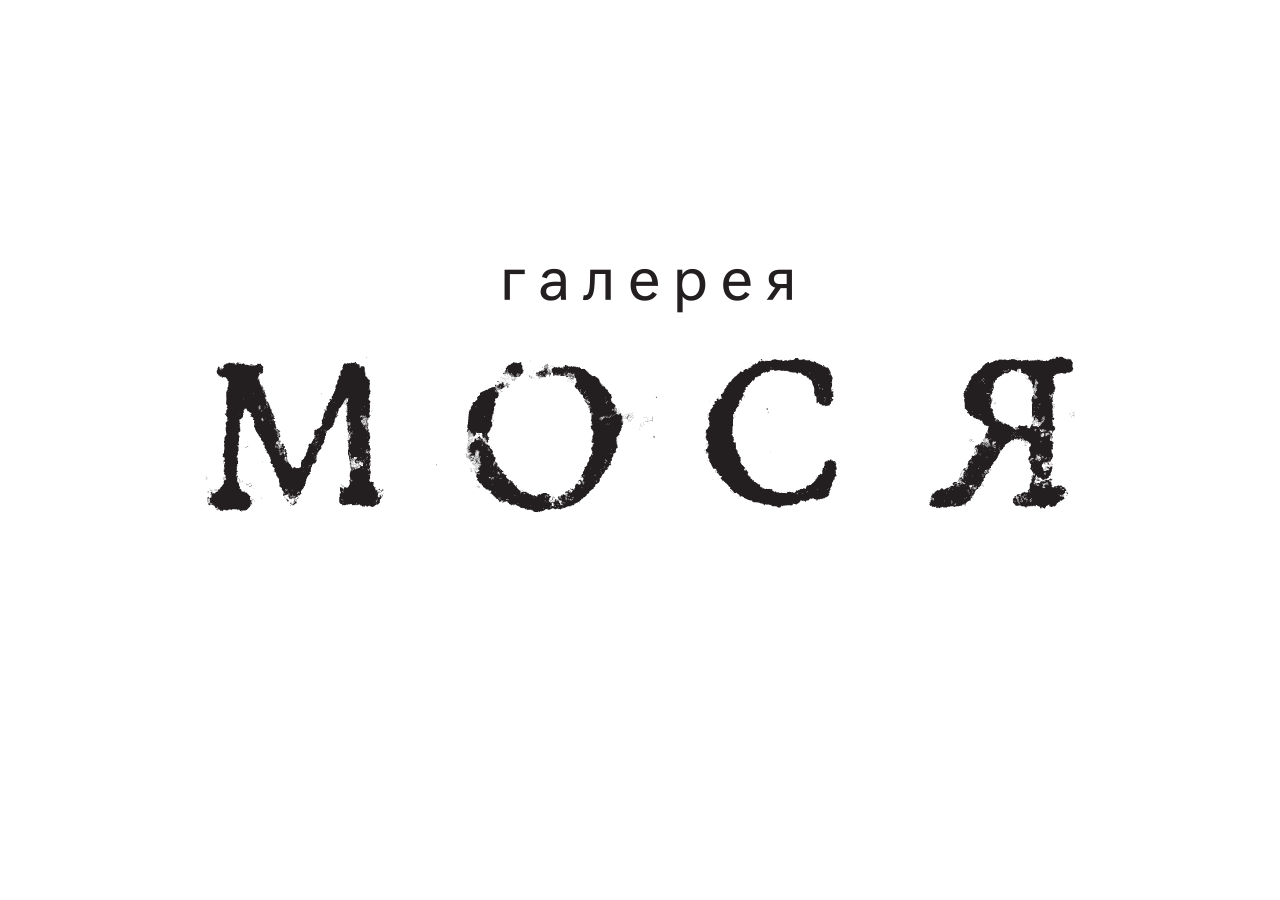
==== index.html @ 1f425764 "Add files via upload" ====
<!DOCTYPE html>
<html lang="ru">
<head>
    <meta charset="UTF-8">
    <meta name="viewport" content="width=device-width, initial-scale=1.0">
    <title>Галерея «Мося» — выставочное пространство внутри мастерской художников Ивана Химина и Константина Ужве</title>
    <link rel="preconnect" href="https://fonts.googleapis.com">
    <link rel="preconnect" href="https://fonts.gstatic.com" crossorigin>
    <link href="https://fonts.googleapis.com/css2?family=Inter:wght@400&display=swap" rel="stylesheet">
    <link rel="icon" type="image/png" href="favicon-mosya.png">
    <style>
        body {
            margin: 0;
        }
        .placeholder {
            text-align: center;
            height: 100vh;
            height: 100dvh;
            display: flex;
            align-items: center;
            justify-content: center;
            flex-direction: column;
            gap: 40px;
            background-color: white;
        }
        .placeholder a {
            color: white;
            font-family: 'Inter', sans-serif;
            font-weight: 400;
            line-height: 120%;
            text-underline-offset: 4px;
            transition: opacity .3s ease;
        }
        .placeholder a:hover {
            opacity: .7;
        }
    </style>
</head>
<body>
    <div class="placeholder">
        <img src="mosya-gallery-logo.png">
        <a href="https://t.me/mosyagallery">Telegram</a>
        <a href="https://www.instagram.com/mosyagallery">Instagram</a>
    </div>
</body>
</html>
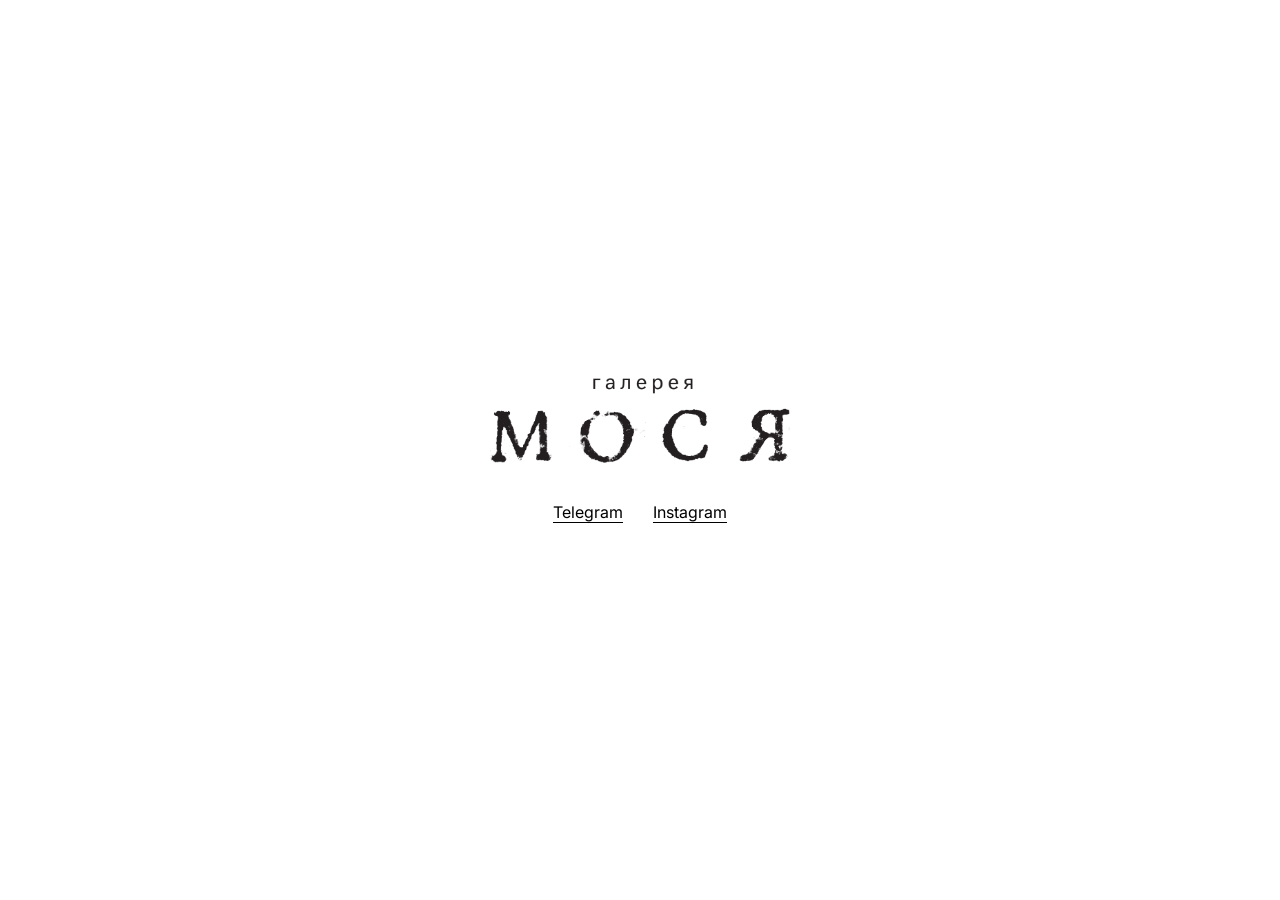
==== commit ca0e39b5: "Update index.html" ====
--- a/index.html
+++ b/index.html
@@ -23,8 +23,14 @@
             gap: 40px;
             background-color: white;
         }
+        .tab {
+            display: flex;
+            justify-content: center;
+            align-items: center;
+            gap: 30px;
+        }
         .placeholder a {
-            color: white;
+            color: black;
             font-family: 'Inter', sans-serif;
             font-weight: 400;
             line-height: 120%;
@@ -34,13 +40,18 @@
         .placeholder a:hover {
             opacity: .7;
         }
+        .placeholder img {
+            max-width: 300px;
+        }
     </style>
 </head>
 <body>
     <div class="placeholder">
         <img src="mosya-gallery-logo.png">
-        <a href="https://t.me/mosyagallery">Telegram</a>
-        <a href="https://www.instagram.com/mosyagallery">Instagram</a>
+        <div class="tab">
+            <a href="https://t.me/mosyagallery">Telegram</a>
+            <a href="https://www.instagram.com/mosyagallery">Instagram</a>
+        </div>
     </div>
 </body>
 </html>
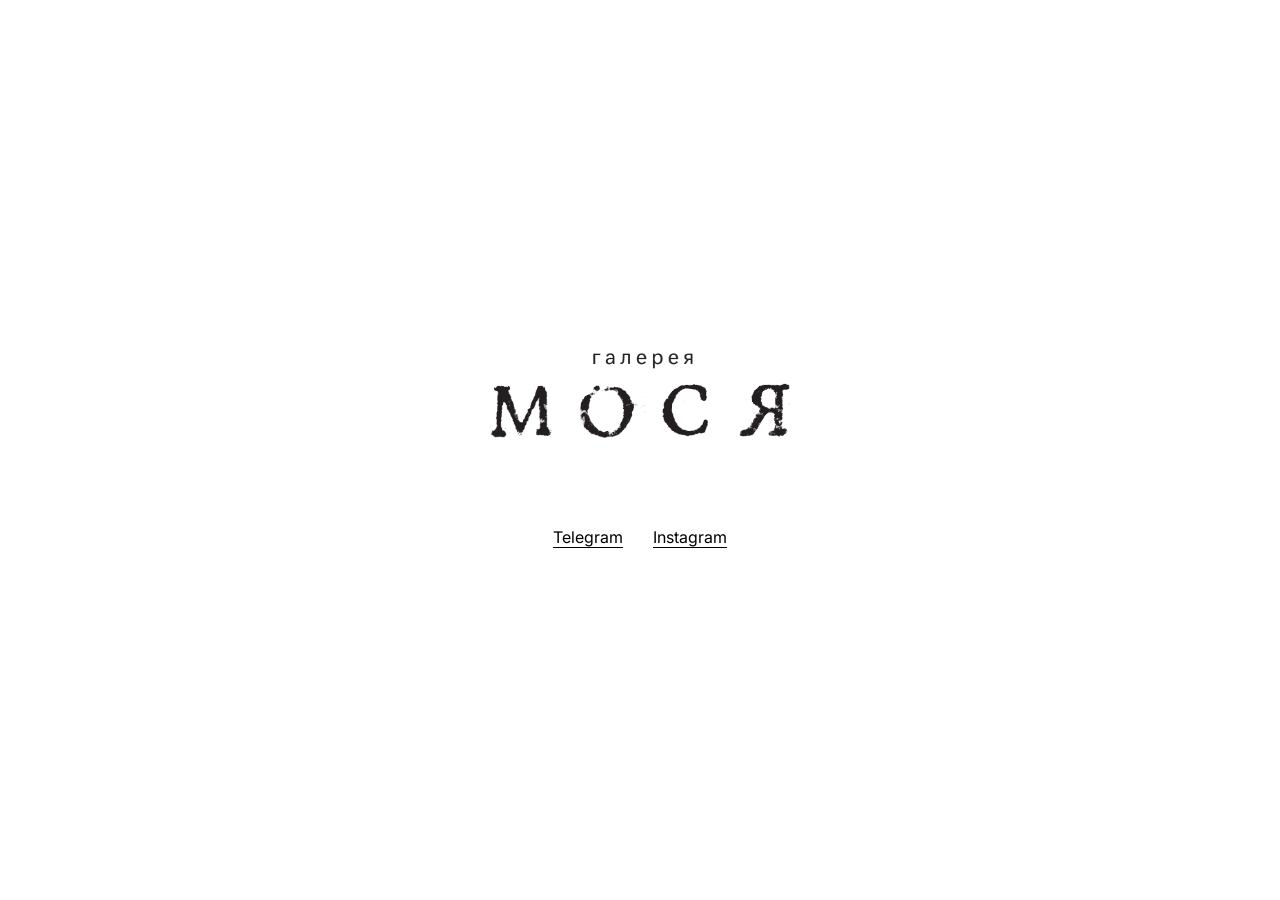
==== commit 28083fd0: "Update gap in placeholder styling Increased gap between elements in the placeholder class." ====
--- a/index.html
+++ b/index.html
@@ -20,7 +20,7 @@
             align-items: center;
             justify-content: center;
             flex-direction: column;
-            gap: 40px;
+            gap: 90px;
             background-color: white;
         }
         .tab {
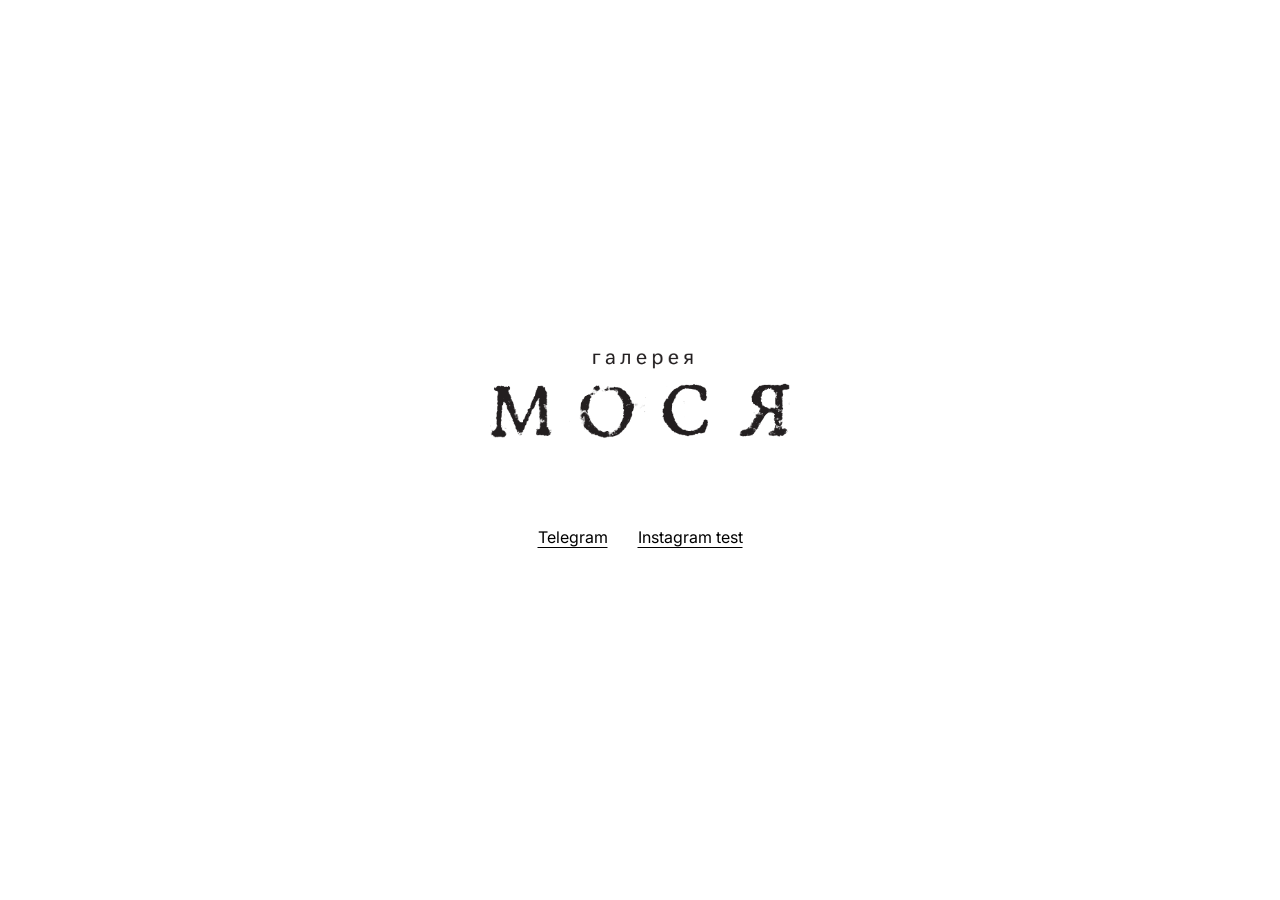
==== commit 827ddecb: "Update index.html" ====
--- a/index.html
+++ b/index.html
@@ -50,7 +50,7 @@
         <img src="mosya-gallery-logo.png">
         <div class="tab">
             <a href="https://t.me/mosyagallery">Telegram</a>
-            <a href="https://www.instagram.com/mosyagallery">Instagram</a>
+            <a href="https://www.instagram.com/mosyagallery">Instagram test</a>
         </div>
     </div>
 </body>
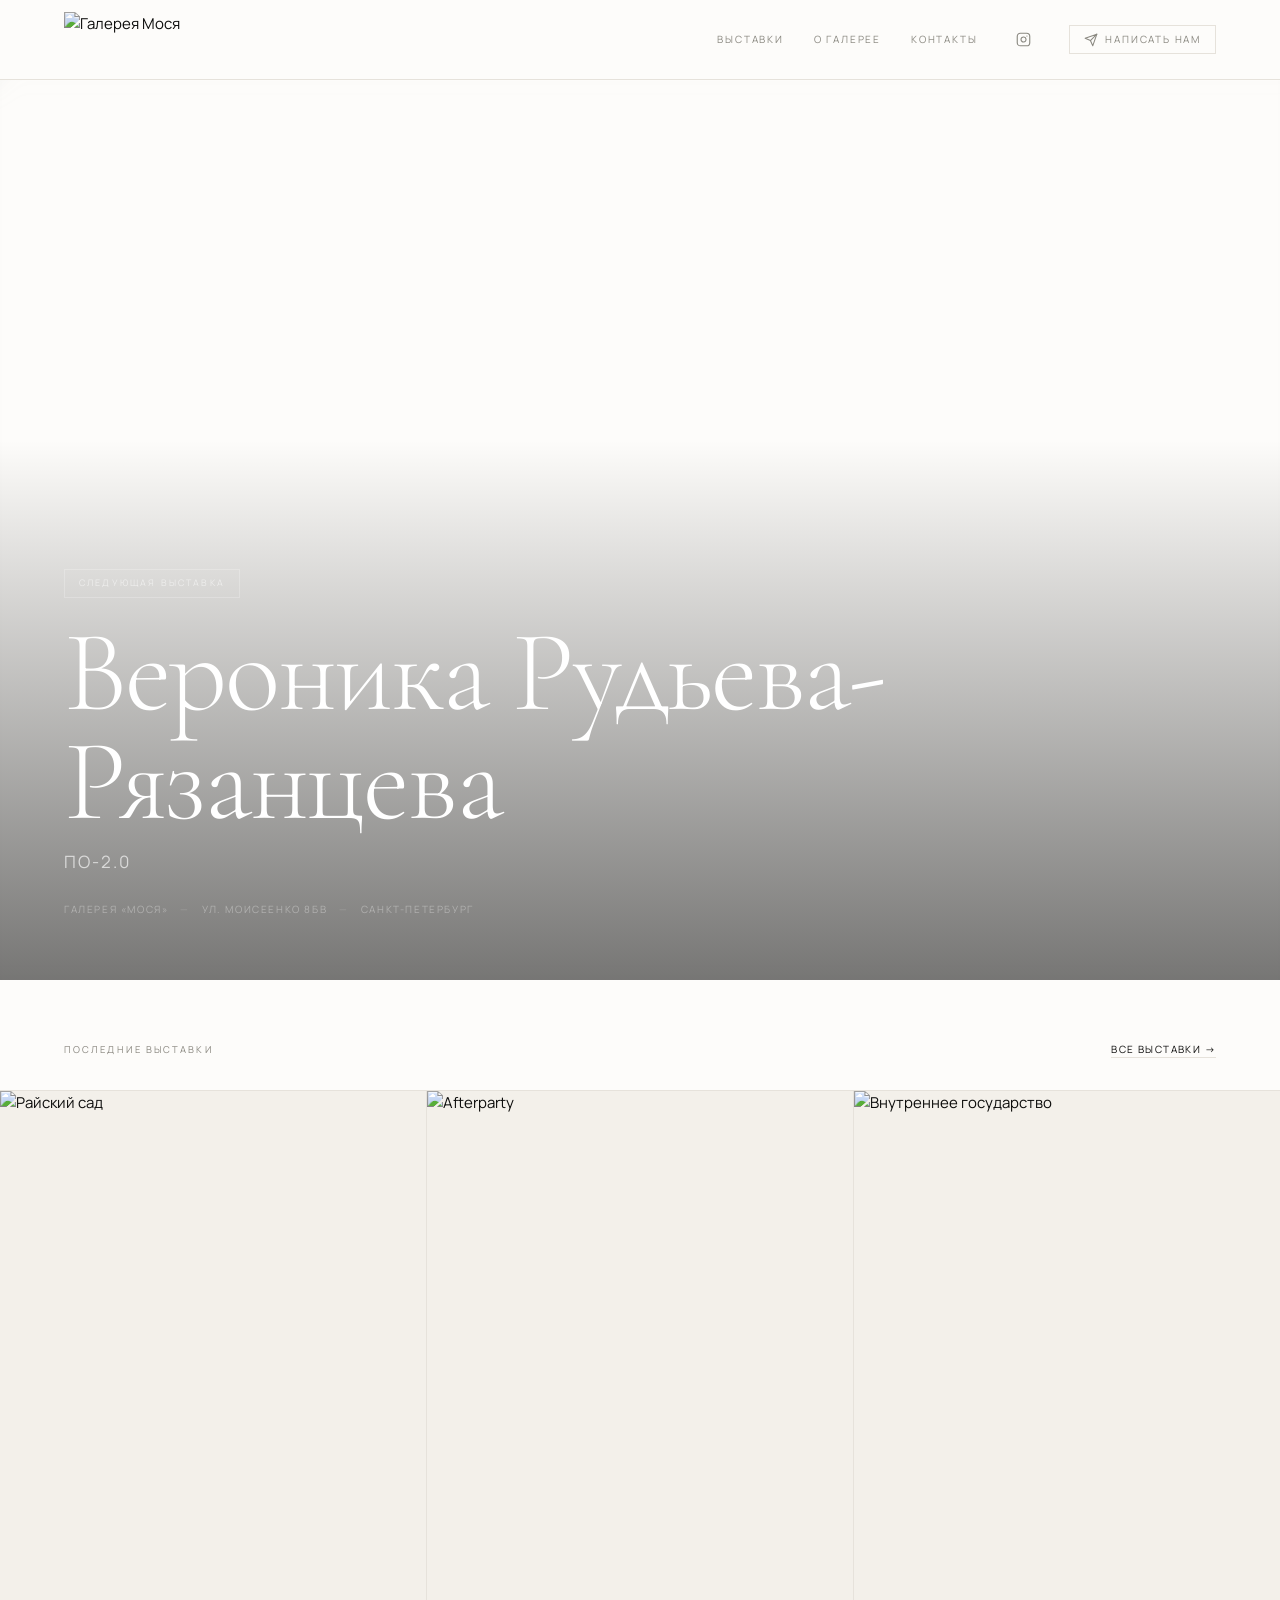
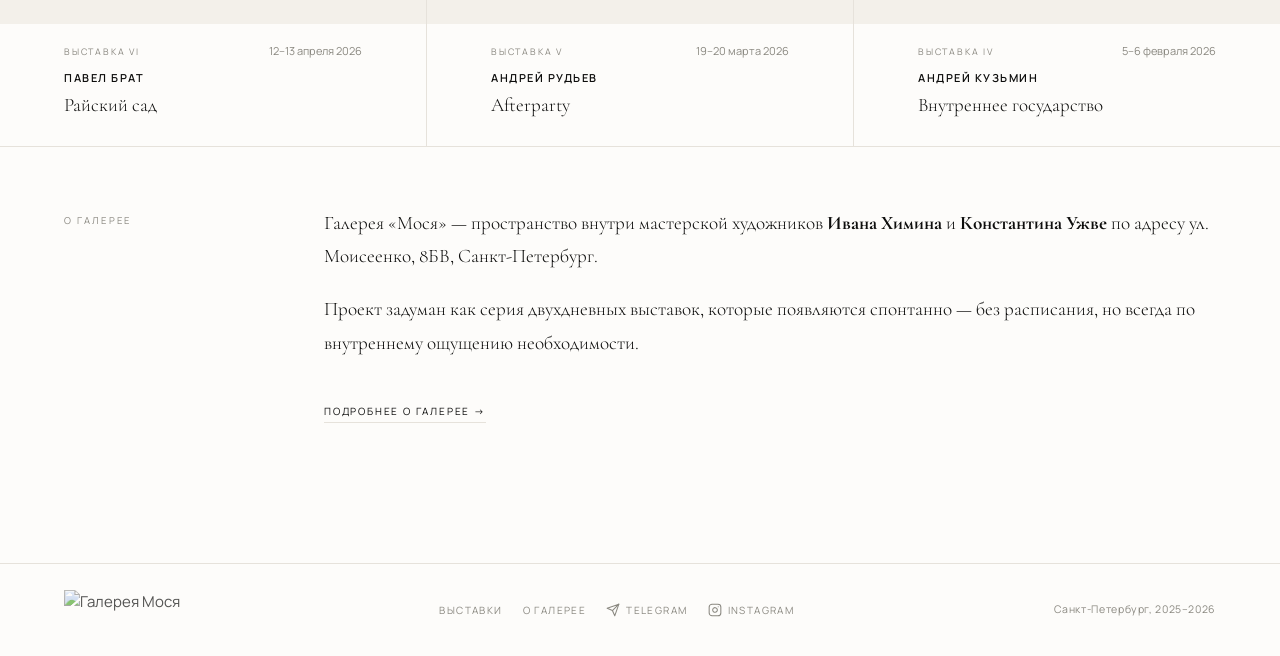
==== commit 6605bbd2: "Add files via upload" ====
--- a/index.html
+++ b/index.html
@@ -1,63 +1,239 @@
-<!DOCTYPE html>
-<html lang="ru">
-<head>
-    <meta charset="UTF-8">
-    <meta name="viewport" content="width=device-width, initial-scale=1.0">
-    <title>Галерея «Мося» — выставочное пространство внутри мастерской художников Ивана Химина и Константина Ужве</title>
-    <link rel="preconnect" href="https://fonts.googleapis.com">
-    <link rel="preconnect" href="https://fonts.gstatic.com" crossorigin>
-    <link href="https://fonts.googleapis.com/css2?family=Inter:wght@400&display=swap" rel="stylesheet">
-    <link rel="icon" type="image/png" href="favicon-mosya.png">
-    <style>
-        body {
-            margin: 0;
-        }
-        .placeholder {
-            text-align: center;
-            height: 100vh;
-            height: 100dvh;
-            display: flex;
-            align-items: center;
-            justify-content: center;
-            flex-direction: column;
-            gap: 90px;
-            background-color: white;
-        }
-        .tab {
-            display: flex;
-            justify-content: center;
-            align-items: center;
-            gap: 30px;
-        }
-        .placeholder a {
-            color: black;
-            font-family: 'Inter', sans-serif;
-            font-weight: 400;
-            line-height: 120%;
-            text-underline-offset: 4px;
-            transition: opacity .3s ease;
-        }
-        .placeholder a:hover {
-            opacity: .7;
-        }
-        .placeholder img {
-            max-width: 300px;
-        }
-    </style>
-</head>
-<body>
-    <div class="placeholder">
-        <img src="mosya-gallery-logo.png">
-        <div class="tab">
-            <a href="https://t.me/mosyagallery">Telegram</a>
-            <a href="https://www.instagram.com/mosyagallery">Instagram test</a>
-        </div>
-    </div>
-</body>
-</html>
-
-
-
-
-
-
+<!DOCTYPE html>
+<html lang="ru">
+<head>
+  <meta charset="UTF-8">
+  <meta name="viewport" content="width=device-width, initial-scale=1.0">
+  <title>Галерея «Мося» — Санкт-Петербург</title>
+  <link rel="stylesheet" href="gallery.css">
+  <style>
+    /* ── Hero ───────────────────────────── */
+    .hero {
+      position: relative;
+      height: 100svh;
+      min-height: 560px;
+      overflow: hidden;
+    }
+    .hero-img {
+      width: 100%; height: 100%;
+      object-fit: cover;
+      object-position: center;
+      transform: scale(1.04);
+      transition: transform 8s ease;
+      filter: blur(18px) brightness(0.85);
+      transform-origin: center;
+    }
+    .hero-img.ready { transform: scale(1.06); }
+    .hero-overlay {
+      position: absolute; inset: 0;
+      display: flex; flex-direction: column;
+      justify-content: flex-end;
+      padding: 0 var(--pad) clamp(40px,7vh,80px);
+      background: linear-gradient(
+        180deg, transparent 40%, rgba(8,8,7,.55) 100%
+      );
+    }
+    .hero-label {
+      display: inline-block;
+      font-size: 9px; letter-spacing: .24em; text-transform: uppercase;
+      color: rgba(255,255,255,.55);
+      border: 1px solid rgba(255,255,255,.22);
+      padding: 6px 14px;
+      margin-bottom: 20px;
+      width: fit-content;
+    }
+    .hero-artist {
+      font-family: var(--serif);
+      font-size: clamp(52px, 9vw, 116px);
+      font-weight: 300;
+      line-height: .95;
+      letter-spacing: -.02em;
+      color: #fff;
+      margin-bottom: 12px;
+    }
+    .hero-title {
+      font-size: clamp(13px,1.6vw,17px);
+      letter-spacing: .12em;
+      text-transform: uppercase;
+      color: rgba(255,255,255,.65);
+      margin-bottom: 24px;
+    }
+    .hero-meta {
+      display: flex; gap: 12px; align-items: center;
+      font-size: 10px; letter-spacing: .16em; text-transform: uppercase;
+      color: rgba(255,255,255,.35);
+    }
+    .hero-meta span + span::before {
+      content: '—';
+      margin-right: 12px;
+      opacity: .5;
+    }
+
+    /* ── Section header ─────────────────── */
+    .sec-head {
+      padding: 60px var(--pad) 32px;
+      display: flex; align-items: baseline;
+      justify-content: space-between; gap: 20px;
+      border-bottom: 1px solid var(--line);
+    }
+    .sec-head-right {
+      font-size: 11px; color: var(--mid);
+    }
+    .sec-head-right a {
+      font-size: 10px; letter-spacing: .14em; text-transform: uppercase;
+      color: var(--fg); border-bottom: 1px solid var(--line);
+      padding-bottom: 1px; transition: border-color .2s;
+    }
+    .sec-head-right a:hover { border-color: var(--fg); }
+
+    /* ── Recent grid ────────────────────── */
+    .recent-grid {
+      display: grid;
+      grid-template-columns: repeat(3, 1fr);
+      gap: 1px;
+      background: var(--line);
+    }
+    .recent-grid .ex-card {
+      background: var(--bg);
+      padding: 0 var(--pad) 0;
+    }
+    .recent-grid .ex-card-img-wrap { margin: 0 calc(-1 * var(--pad)); }
+
+    @media (max-width: 860px) {
+      .recent-grid { grid-template-columns: repeat(2,1fr); }
+    }
+    @media (max-width: 540px) {
+      .recent-grid { grid-template-columns: 1fr; }
+    }
+
+    /* ── About strip ────────────────────── */
+    .about-strip {
+      padding: 60px var(--pad) 60px;
+      border-top: 1px solid var(--line);
+      display: grid;
+      grid-template-columns: 200px 1fr;
+      gap: 60px;
+      align-items: start;
+    }
+    @media (max-width: 680px) {
+      .about-strip { grid-template-columns: 1fr; gap: 20px; }
+    }
+    .about-strip p {
+      font-family: var(--serif);
+      font-size: clamp(17px,1.5vw,21px);
+      font-weight: 300;
+      line-height: 1.75;
+      color: var(--fg);
+      margin-bottom: 1em;
+    }
+    .about-strip p:last-child { margin-bottom: 0; }
+    .about-link {
+      display: inline-block;
+      margin-top: 24px;
+      font-size: 10px; letter-spacing: .18em; text-transform: uppercase;
+      border-bottom: 1px solid var(--line);
+      padding-bottom: 2px;
+      transition: border-color .2s;
+    }
+    .about-link:hover { border-color: var(--fg); }
+  </style>
+</head>
+<body>
+<header class="site-header">
+  <div class="header-inner">
+    <a href="index.html" class="logo-link">
+      <img src="images/logo-cropped.png" alt="Галерея Мося" class="site-logo">
+    </a>
+    <nav class="site-nav">
+      <a href="exhibitions.html" class="hide-sm">Выставки</a>
+      <a href="about.html" class="hide-sm">О галерее</a>
+      <a href="about.html#contact" class="hide-sm">Контакты</a>
+      <a href="https://instagram.com/mosyagallery" target="_blank" rel="noopener" class="nav-icon hide-sm" aria-label="Instagram"><svg width="15" height="15" viewBox="0 0 24 24" fill="none" stroke="currentColor" stroke-width="1.8" stroke-linecap="round" stroke-linejoin="round"><rect x="2" y="2" width="20" height="20" rx="5" ry="5"></rect><path d="M16 11.37A4 4 0 1 1 12.63 8 4 4 0 0 1 16 11.37z"></path><line x1="17.5" y1="6.5" x2="17.51" y2="6.5"></line></svg></a>
+      <a href="https://t.me/mosyagallery" target="_blank" rel="noopener" class="nav-tg"><svg width="14" height="14" viewBox="0 0 24 24" fill="none" stroke="currentColor" stroke-width="1.8" stroke-linecap="round" stroke-linejoin="round"><line x1="22" y1="2" x2="11" y2="13"></line><polygon points="22 2 15 22 11 13 2 9 22 2"></polygon></svg> Написать нам</a>
+    </nav>
+  </div>
+</header>
+
+<main class="page-body">
+
+  <!-- Hero -->
+  <section class="hero">
+    <img id="hero-img" src="images/next-show.jpg" alt="" class="hero-img">
+    <div class="hero-overlay">
+      <div class="hero-label">Следующая выставка</div>
+      <h1 class="hero-artist" id="hero-artist"></h1>
+      <p class="hero-title"  id="hero-title"></p>
+      <div class="hero-meta">
+        <span>Галерея «Мося»</span>
+        <span>ул. Моисеенко 8БВ</span>
+        <span>Санкт-Петербург</span>
+      </div>
+    </div>
+  </section>
+
+  <!-- Recent exhibitions -->
+  <div class="sec-head">
+    <span class="label">Последние выставки</span>
+    <div class="sec-head-right">
+      <a href="exhibitions.html">Все выставки →</a>
+    </div>
+  </div>
+
+  <div class="recent-grid" id="recent-grid"></div>
+
+  <!-- About strip -->
+  <div class="about-strip">
+    <div>
+      <span class="label">О галерее</span>
+    </div>
+    <div>
+      <p>Галерея «Мося» — пространство внутри мастерской художников <strong>Ивана Химина</strong> и <strong>Константина Ужве</strong> по адресу ул. Моисеенко, 8БВ, Санкт-Петербург.</p>
+      <p>Проект задуман как серия двухдневных выставок, которые появляются спонтанно — без расписания, но всегда по внутреннему ощущению необходимости.</p>
+      <a href="about.html" class="about-link">Подробнее о галерее →</a>
+    </div>
+  </div>
+
+</main>
+
+<footer class="site-footer">
+  <div class="footer-inner">
+    <img src="images/logo-cropped.png" alt="Галерея Мося" class="footer-logo">
+    <div class="footer-links">
+      <a href="exhibitions.html">Выставки</a>
+      <a href="about.html">О галерее</a>
+      <a href="https://t.me/mosyagallery" target="_blank" rel="noopener"><svg width="14" height="14" viewBox="0 0 24 24" fill="none" stroke="currentColor" stroke-width="1.8" stroke-linecap="round" stroke-linejoin="round"><line x1="22" y1="2" x2="11" y2="13"></line><polygon points="22 2 15 22 11 13 2 9 22 2"></polygon></svg> Telegram</a>
+      <a href="https://instagram.com/mosyagallery" target="_blank" rel="noopener"><svg width="14" height="14" viewBox="0 0 24 24" fill="none" stroke="currentColor" stroke-width="1.8" stroke-linecap="round" stroke-linejoin="round"><rect x="2" y="2" width="20" height="20" rx="5" ry="5"></rect><path d="M16 11.37A4 4 0 1 1 12.63 8 4 4 0 0 1 16 11.37z"></path><line x1="17.5" y1="6.5" x2="17.51" y2="6.5"></line></svg> Instagram</a>
+    </div>
+    <span class="footer-copy">Санкт-Петербург, 2025–2026</span>
+  </div>
+</footer>
+
+<script src="gallery-data.js"></script>
+<script>
+  /* Hero */
+  document.getElementById('hero-artist').textContent = UPCOMING.artist;
+  document.getElementById('hero-title').textContent  = UPCOMING.title;
+  var img = document.getElementById('hero-img');
+  function onLoad() { img.classList.add('ready'); }
+  if (img.complete) onLoad(); else img.addEventListener('load', onLoad);
+
+  /* Recent: show latest 3 */
+  var grid = document.getElementById('recent-grid');
+  EXHIBITIONS.slice(0, 3).forEach(function(ex) {
+    var a = document.createElement('a');
+    a.className = 'ex-card';
+    a.href = 'exhibition.html?id=' + ex.id;
+    a.innerHTML =
+      '<div class="ex-card-img-wrap"><img src="' + ex.cover + '" alt="' + ex.title + '" loading="lazy"></div>' +
+      '<div class="ex-card-info">' +
+        '<div class="ex-card-meta">' +
+          '<span class="ex-card-num">Выставка ' + ex.num + '</span>' +
+          '<span class="ex-card-dates">' + ex.dates + '</span>' +
+        '</div>' +
+        '<p class="ex-card-artist">' + ex.artist + '</p>' +
+        '<p class="ex-card-title">'  + ex.title  + '</p>' +
+      '</div>';
+    grid.appendChild(a);
+  });
+</script>
+</body>
+</html>
--- a/gallery.css
+++ b/gallery.css
@@ -0,0 +1,224 @@
+@import url('https://fonts.googleapis.com/css2?family=Cormorant+Garamond:ital,wght@0,300;0,400;1,300;1,400&family=Manrope:wght@300;400;600&display=swap');
+
+*, *::before, *::after { box-sizing: border-box; margin: 0; padding: 0; }
+html { scroll-behavior: smooth; font-size: 16px; }
+
+:root {
+  --bg:   #fdfcfa;
+  --fg:   #0d0d0c;
+  --mid:  #8a8880;
+  --faint:#f3f0ea;
+  --line: #e6e2db;
+  --serif:'Cormorant Garamond', Georgia, serif;
+  --sans: 'Manrope', 'Helvetica Neue', Arial, sans-serif;
+  --pad:  clamp(24px, 5vw, 80px);
+  --hdr:  80px;
+}
+
+body {
+  background: var(--bg);
+  color: var(--fg);
+  font-family: var(--sans);
+  font-size: 15px;
+  line-height: 1.65;
+  -webkit-font-smoothing: antialiased;
+}
+img  { display: block; max-width: 100%; }
+a    { color: inherit; text-decoration: none; }
+button { cursor: pointer; background: none; border: none; padding: 0;
+         color: inherit; font-family: inherit; }
+
+/* ── Header ───────────────────────────────────── */
+.site-header {
+  position: fixed;
+  top: 0; left: 0; right: 0;
+  z-index: 200;
+  height: var(--hdr);
+  background: var(--bg);
+  border-bottom: 1px solid var(--line);
+  padding: 0 var(--pad);
+  display: flex;
+  align-items: center;
+}
+
+.header-inner {
+  display: flex;
+  align-items: center;
+  justify-content: space-between;
+  width: 100%;
+}
+.site-logo { height: 56px; width: auto; mix-blend-mode: multiply; }
+.logo-link  { display: flex; align-items: center; }
+.logo-link:hover .site-logo { opacity: 0.7; }
+.logo-link  { transition: opacity .2s; }
+
+.site-nav {
+  display: flex;
+  align-items: center;
+  gap: 30px;
+}
+.site-nav a {
+  font-size: 10px;
+  letter-spacing: .18em;
+  text-transform: uppercase;
+  color: var(--mid);
+  transition: color .2s;
+}
+.site-nav a:hover,
+.site-nav a.active { color: var(--fg); }
+.site-nav a.active {
+  border-bottom: 1px solid var(--fg);
+  padding-bottom: 1px;
+}
+.nav-tg {
+  border: 1px solid var(--line) !important;
+  padding: 5px 14px !important;
+  color: var(--mid) !important;
+  display: flex !important;
+  align-items: center !important;
+  gap: 7px !important;
+  transition: border-color .2s, color .2s !important;
+}
+.nav-tg:hover { border-color: var(--fg) !important; color: var(--fg) !important; }
+.nav-tg.active { border-color: var(--fg) !important; color: var(--fg) !important; }
+
+/* ── Social icon links ────────────────────────── */
+.nav-icon {
+  display: flex;
+  align-items: center;
+  justify-content: center;
+  color: var(--mid);
+  width: 32px; height: 32px;
+  transition: color .2s;
+}
+.nav-icon:hover { color: var(--fg); }
+
+/* footer icons */
+.footer-links a {
+  display: flex;
+  align-items: center;
+  gap: 6px;
+}
+.footer-links svg { flex-shrink: 0; }
+
+@media (max-width: 640px) {
+  .site-nav { gap: 16px; }
+  .site-nav .hide-sm { display: none; }
+}
+
+/* ── Page scaffold ────────────────────────────── */
+.page-body { padding-top: var(--hdr); min-height: 100vh; }
+
+/* ── Section labels ───────────────────────────── */
+.label {
+  font-family: var(--sans);
+  font-size: 9.5px;
+  font-weight: 400;
+  letter-spacing: .22em;
+  text-transform: uppercase;
+  color: var(--mid);
+}
+
+/* ── Exhibition cards ─────────────────────────── */
+.ex-card { display: block; cursor: pointer; }
+.ex-card-img-wrap {
+  position: relative;
+  overflow: hidden;
+  background: var(--faint);
+  aspect-ratio: 4 / 5;
+}
+.ex-card-img-wrap img {
+  width: 100%; height: 100%;
+  object-fit: cover;
+  transition: transform .7s cubic-bezier(.25,.46,.45,.94);
+}
+.ex-card:hover .ex-card-img-wrap img { transform: scale(1.04); }
+
+.ex-card-info  { padding: 18px 0 28px; }
+.ex-card-meta  {
+  display: flex;
+  justify-content: space-between;
+  align-items: baseline;
+  margin-bottom: 9px;
+  gap: 12px;
+}
+.ex-card-num   {
+  font-size: 9px;
+  letter-spacing: .2em;
+  text-transform: uppercase;
+  color: var(--mid);
+}
+.ex-card-dates { font-size: 11px; color: var(--mid); }
+.ex-card-artist{
+  font-size: 11px; font-weight: 600;
+  letter-spacing: .14em; text-transform: uppercase;
+  margin-bottom: 5px;
+}
+.ex-card-title {
+  font-family: var(--serif);
+  font-size: 19px; font-weight: 300;
+  line-height: 1.35;
+  color: var(--fg);
+}
+
+/* ── Footer ───────────────────────────────────── */
+.site-footer {
+  border-top: 1px solid var(--line);
+  padding: 26px var(--pad);
+  margin-top: 80px;
+}
+.footer-inner {
+  display: flex;
+  justify-content: space-between;
+  align-items: center;
+  flex-wrap: wrap;
+  gap: 12px;
+}
+.footer-logo  { height: 40px; opacity: .7; mix-blend-mode: multiply; }
+.footer-copy  { font-size: 10.5px; color: var(--mid); letter-spacing: .06em; }
+.footer-links { display: flex; gap: 20px; }
+.footer-links a {
+  font-size: 10px;
+  letter-spacing: .14em;
+  text-transform: uppercase;
+  color: var(--mid);
+  transition: color .2s;
+}
+.footer-links a:hover { color: var(--fg); }
+
+/* ── Divider ──────────────────────────────────── */
+.rule { height: 1px; background: var(--line); }
+
+/* ── Lightbox ─────────────────────────────────── */
+.lightbox {
+  position: fixed; inset: 0;
+  background: rgba(253,252,250,.96);
+  z-index: 500;
+  display: flex; align-items: center; justify-content: center;
+  animation: lbFade .18s ease;
+}
+@keyframes lbFade { from { opacity: 0; } to { opacity: 1; } }
+.lightbox-img {
+  max-width: 92vw; max-height: 90vh;
+  object-fit: contain;
+  display: block;
+}
+.lightbox-close {
+  position: absolute; top: 18px; right: 22px;
+  font-size: 11px; letter-spacing: .18em; text-transform: uppercase;
+  color: var(--mid); cursor: pointer; transition: color .2s;
+}
+.lightbox-close:hover { color: var(--fg); }
+.lightbox-prev, .lightbox-next {
+  position: absolute; top: 50%; transform: translateY(-50%);
+  font-size: 20px; color: var(--mid); cursor: pointer;
+  padding: 20px; transition: color .2s;
+  user-select: none;
+}
+.lightbox-prev:hover, .lightbox-next:hover { color: var(--fg); }
+.lightbox-prev { left: 10px; }
+.lightbox-next { right: 10px; }
+.lightbox-counter {
+  position: absolute; bottom: 20px; left: 50%; transform: translateX(-50%);
+  font-size: 10px; letter-spacing: .2em; color: var(--mid);
+}
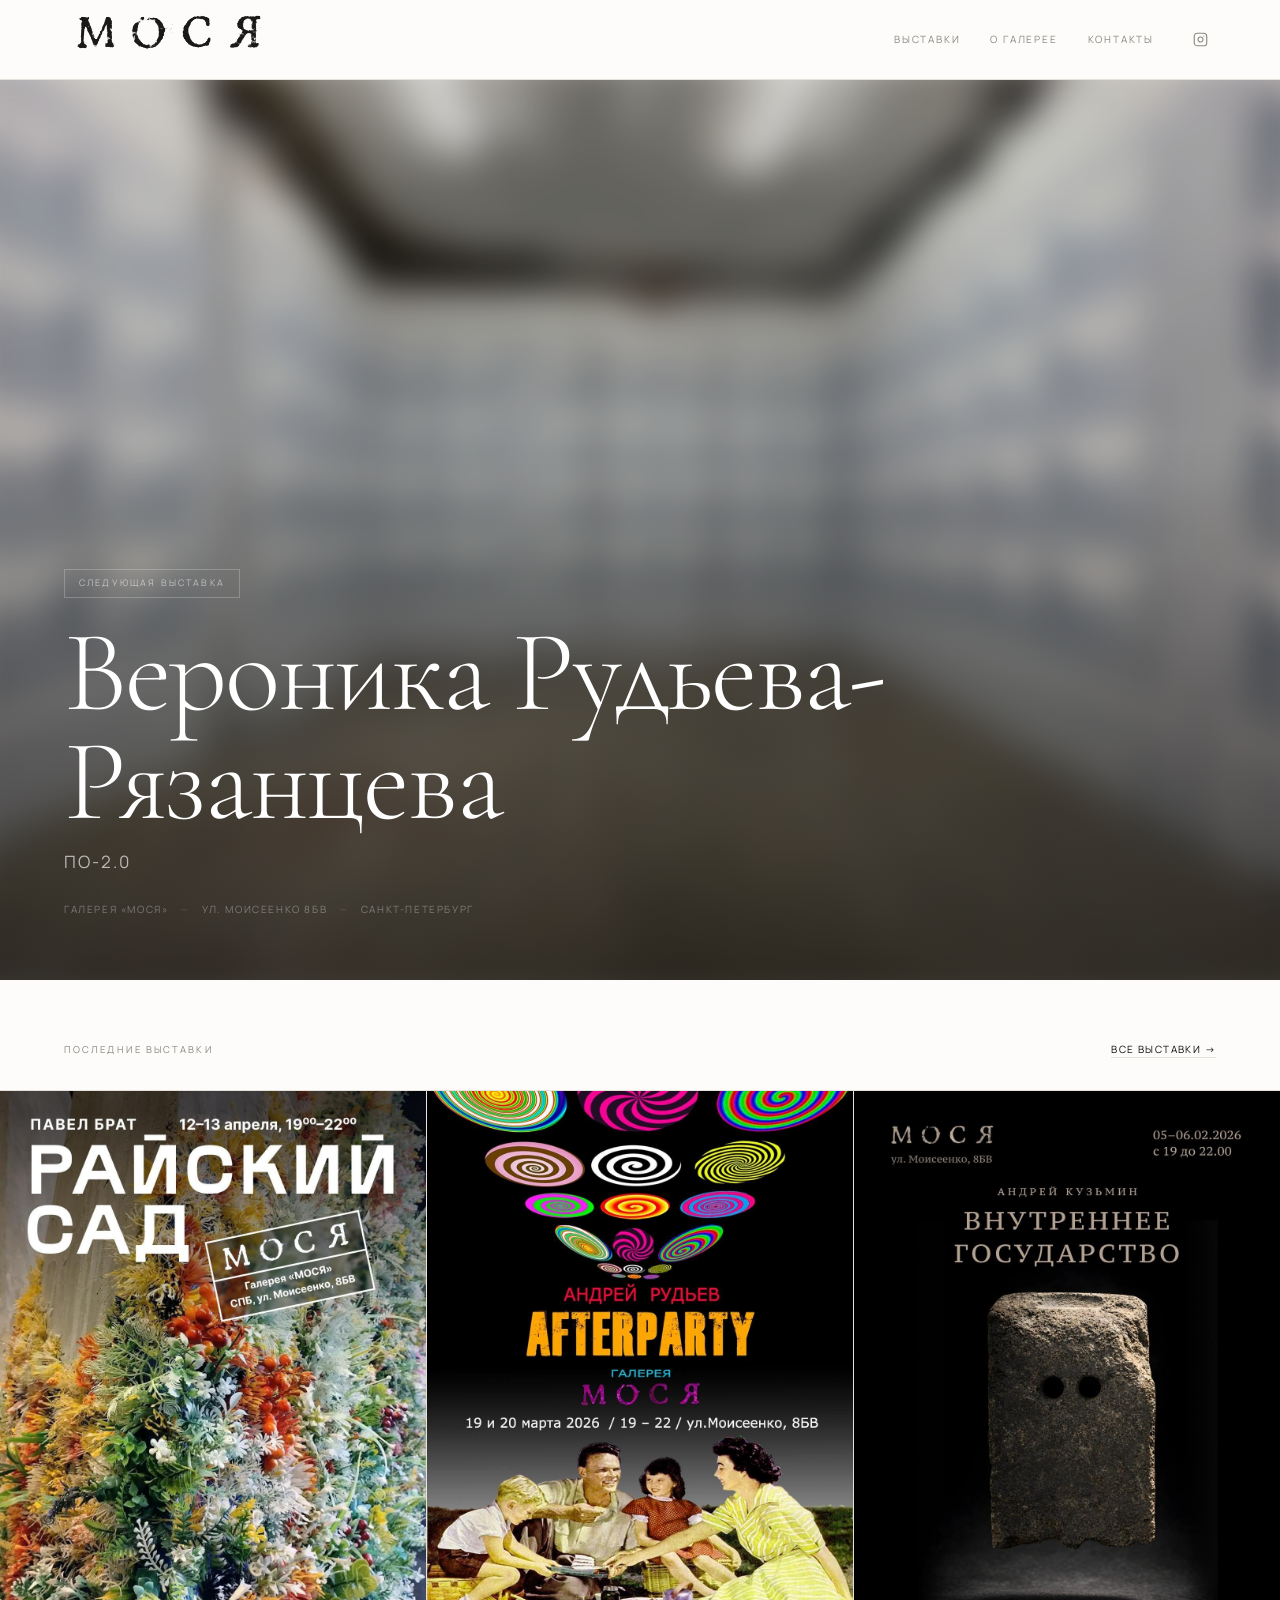
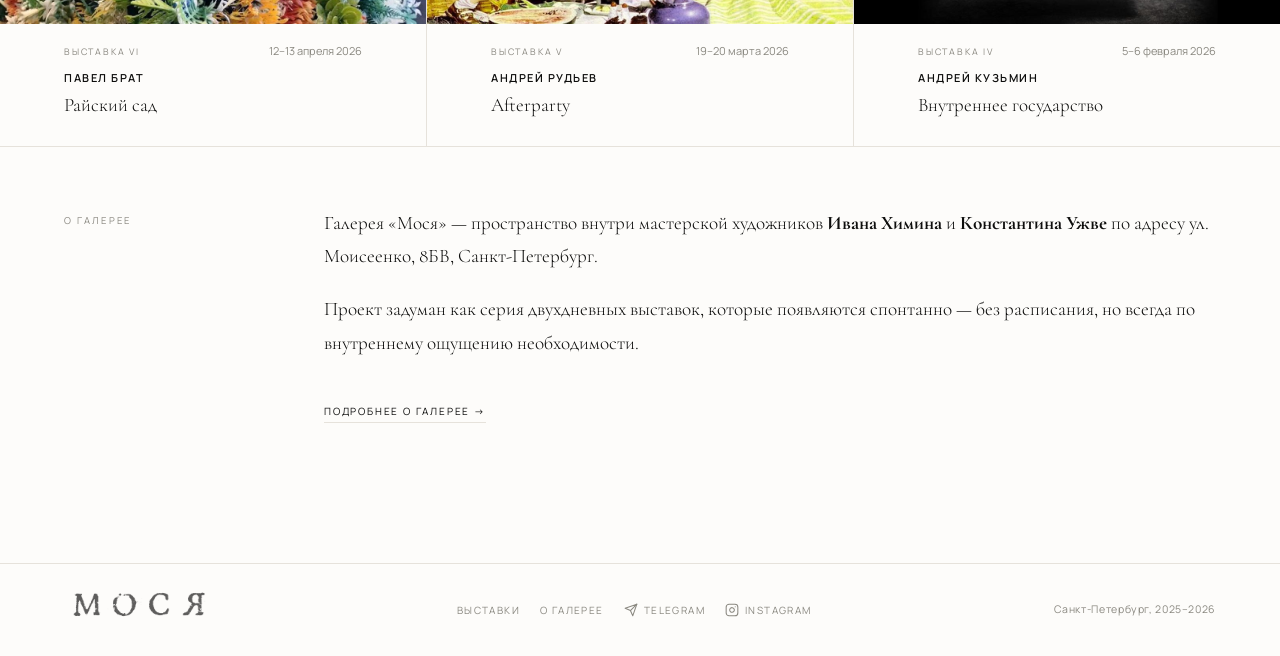
==== commit 871bb2e5: "Add files via upload" ====
--- a/index.html
+++ b/index.html
@@ -144,11 +144,10 @@
       <img src="images/logo-cropped.png" alt="Галерея Мося" class="site-logo">
     </a>
     <nav class="site-nav">
-      <a href="exhibitions.html" class="hide-sm">Выставки</a>
+      <a href="exhibitions.html">Выставки</a>
       <a href="about.html" class="hide-sm">О галерее</a>
       <a href="about.html#contact" class="hide-sm">Контакты</a>
       <a href="https://instagram.com/mosyagallery" target="_blank" rel="noopener" class="nav-icon hide-sm" aria-label="Instagram"><svg width="15" height="15" viewBox="0 0 24 24" fill="none" stroke="currentColor" stroke-width="1.8" stroke-linecap="round" stroke-linejoin="round"><rect x="2" y="2" width="20" height="20" rx="5" ry="5"></rect><path d="M16 11.37A4 4 0 1 1 12.63 8 4 4 0 0 1 16 11.37z"></path><line x1="17.5" y1="6.5" x2="17.51" y2="6.5"></line></svg></a>
-      <a href="https://t.me/mosyagallery" target="_blank" rel="noopener" class="nav-tg"><svg width="14" height="14" viewBox="0 0 24 24" fill="none" stroke="currentColor" stroke-width="1.8" stroke-linecap="round" stroke-linejoin="round"><line x1="22" y1="2" x2="11" y2="13"></line><polygon points="22 2 15 22 11 13 2 9 22 2"></polygon></svg> Написать нам</a>
     </nav>
   </div>
 </header>
--- a/gallery.css
+++ b/gallery.css
@@ -48,7 +48,7 @@
   width: 100%;
 }
 .site-logo { height: 56px; width: auto; mix-blend-mode: multiply; }
-.logo-link  { display: flex; align-items: center; }
+.logo-link  { display: flex; align-items: center; flex-shrink: 0; }
 .logo-link:hover .site-logo { opacity: 0.7; }
 .logo-link  { transition: opacity .2s; }
 
